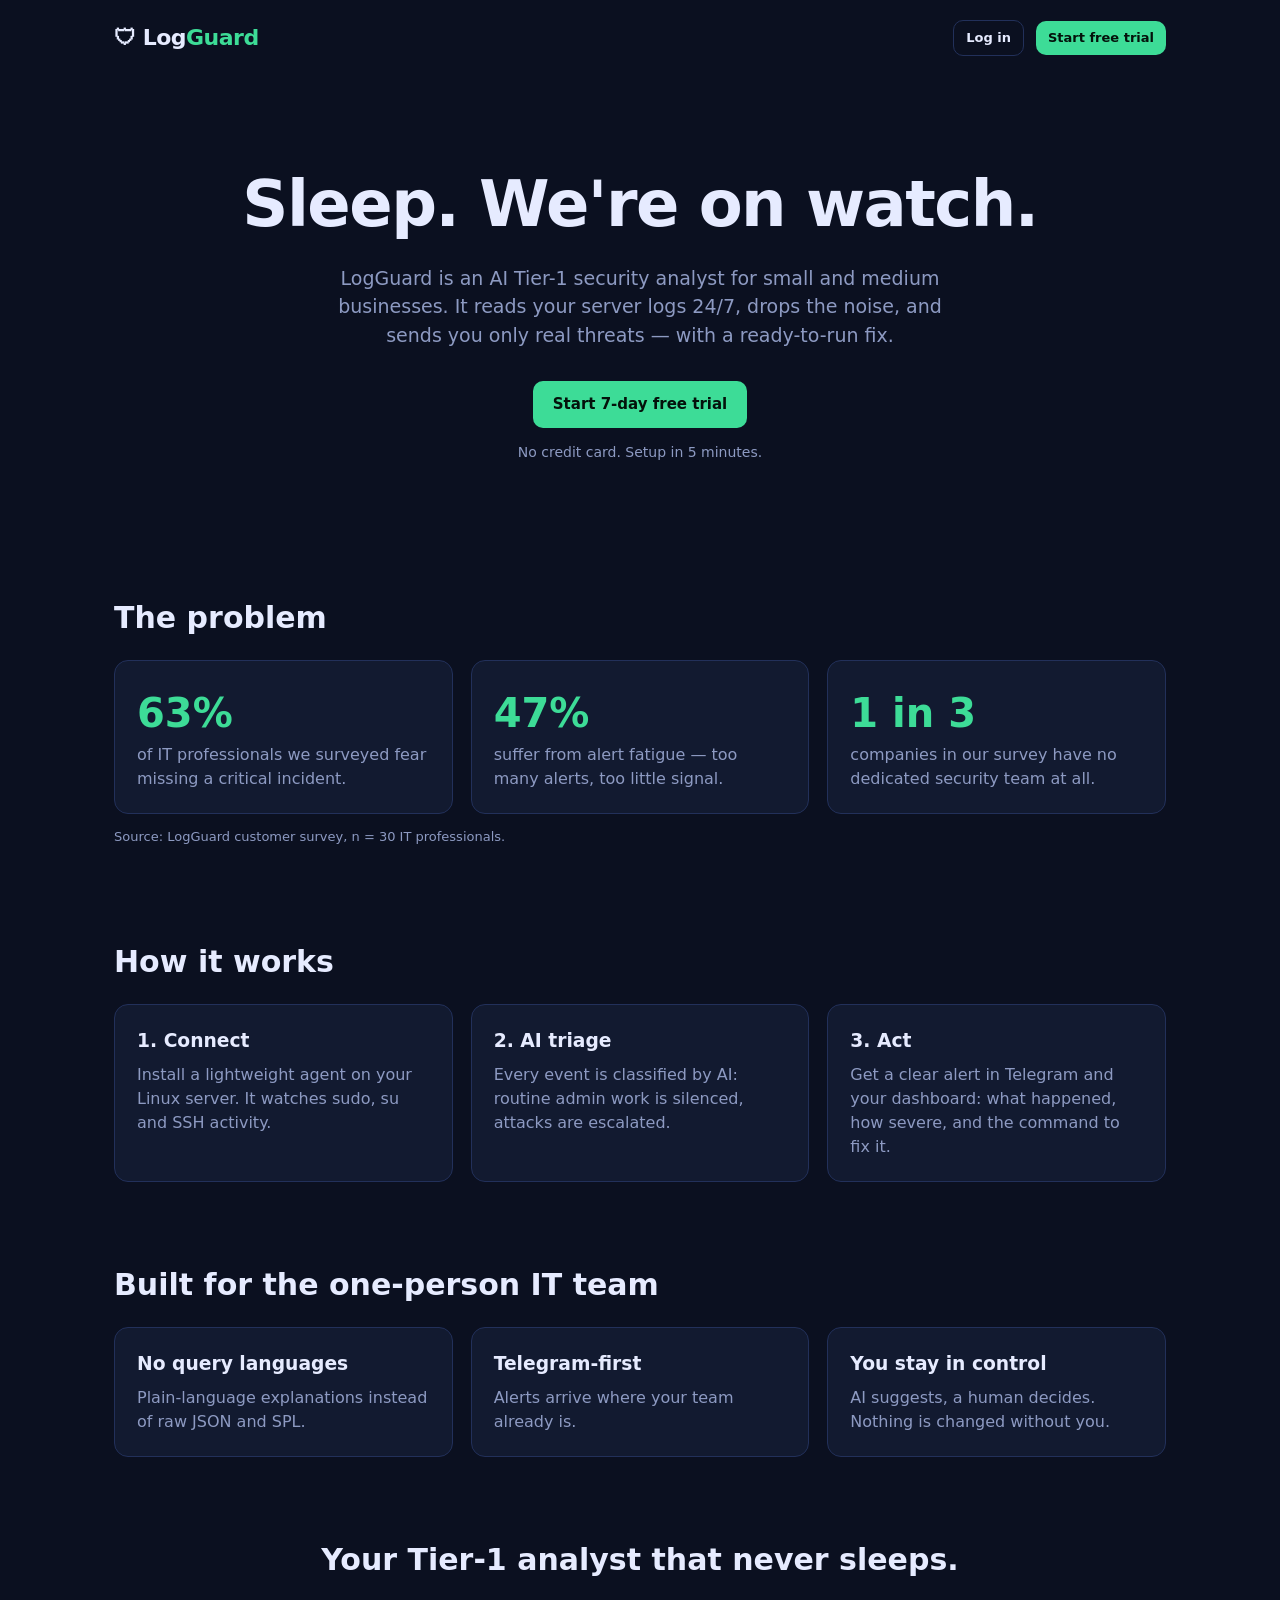
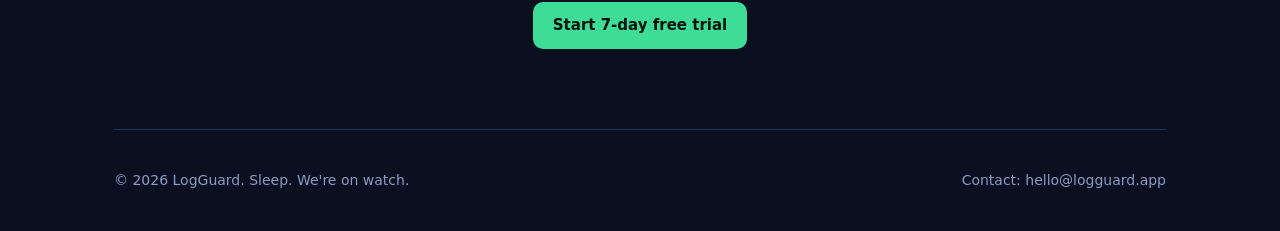
==== index.html @ e47257a2 "LogGuard website MVP" ====
<!doctype html>
<html lang="en"><head><meta charset="utf-8"><meta name="viewport" content="width=device-width,initial-scale=1">
<title>LogGuard — Sleep. We're on watch.</title>
<meta name="description" content="AI Tier-1 security analyst for small and medium businesses. Clear alerts with fix steps in Telegram.">
<link rel="stylesheet" href="style.css"></head>
<body>
<div class="wrap">
  <nav><a class="logo" href="/">🛡 Log<span>Guard</span></a>
    <div class="row"><a class="btn ghost small" href="login.html">Log in</a><a class="btn small" href="login.html?mode=signup">Start free trial</a></div></nav>

  <header class="hero">
    <h1>Sleep. We're on watch.</h1>
    <p>LogGuard is an AI Tier-1 security analyst for small and medium businesses. It reads your server logs 24/7, drops the noise, and sends you only real threats — with a ready-to-run fix.</p>
    <a class="btn" href="login.html?mode=signup">Start 7-day free trial</a>
    <p class="muted" style="font-size:14px;margin-top:14px">No credit card. Setup in 5 minutes.</p>
  </header>

  <section>
    <h2>The problem</h2>
    <div class="grid">
      <div class="card"><div class="stat">63%</div><p>of IT professionals we surveyed fear missing a critical incident.</p></div>
      <div class="card"><div class="stat">47%</div><p>suffer from alert fatigue — too many alerts, too little signal.</p></div>
      <div class="card"><div class="stat">1 in 3</div><p>companies in our survey have no dedicated security team at all.</p></div>
    </div>
    <p class="muted" style="font-size:13px">Source: LogGuard customer survey, n = 30 IT professionals.</p>
  </section>

  <section>
    <h2>How it works</h2>
    <div class="grid">
      <div class="card"><h3>1. Connect</h3><p>Install a lightweight agent on your Linux server. It watches sudo, su and SSH activity.</p></div>
      <div class="card"><h3>2. AI triage</h3><p>Every event is classified by AI: routine admin work is silenced, attacks are escalated.</p></div>
      <div class="card"><h3>3. Act</h3><p>Get a clear alert in Telegram and your dashboard: what happened, how severe, and the command to fix it.</p></div>
    </div>
  </section>

  <section>
    <h2>Built for the one-person IT team</h2>
    <div class="grid">
      <div class="card"><h3>No query languages</h3><p>Plain-language explanations instead of raw JSON and SPL.</p></div>
      <div class="card"><h3>Telegram-first</h3><p>Alerts arrive where your team already is.</p></div>
      <div class="card"><h3>You stay in control</h3><p>AI suggests, a human decides. Nothing is changed without you.</p></div>
    </div>
  </section>

  <section style="text-align:center">
    <h2>Your Tier-1 analyst that never sleeps.</h2>
    <a class="btn" href="login.html?mode=signup">Start 7-day free trial</a>
  </section>

  <footer class="row between"><span>© 2026 LogGuard. Sleep. We're on watch.</span><span>Contact: hello@logguard.app</span></footer>
</div>
</body></html>
---- style.css ----
:root{--bg:#0b1020;--panel:#121a30;--line:#22305a;--text:#e6ebff;--muted:#8d9ac2;--accent:#3ddc97;--crit:#ff4d5e;--high:#ff9a3d;--med:#ffd23d;--low:#3ddc97}
*{box-sizing:border-box}body{margin:0;font-family:Inter,system-ui,-apple-system,Segoe UI,Roboto,sans-serif;background:var(--bg);color:var(--text);line-height:1.5}
a{color:var(--accent);text-decoration:none}
.wrap{max-width:1100px;margin:0 auto;padding:0 24px}
nav{display:flex;justify-content:space-between;align-items:center;padding:20px 0}
.logo{font-weight:800;font-size:22px;letter-spacing:-.5px;color:var(--text)}.logo span{color:var(--accent)}
.btn{display:inline-block;background:var(--accent);color:#04120b;border:0;border-radius:10px;padding:12px 20px;font-weight:700;cursor:pointer;font-size:15px}
.btn.ghost{background:transparent;color:var(--text);border:1px solid var(--line)}
.btn.small{padding:7px 12px;font-size:13px}
.hero{padding:80px 0 60px;text-align:center}
.hero h1{font-size:clamp(36px,6vw,64px);margin:0 0 12px;letter-spacing:-1.5px}
.hero p{color:var(--muted);font-size:19px;max-width:640px;margin:0 auto 32px}
.grid{display:grid;grid-template-columns:repeat(auto-fit,minmax(240px,1fr));gap:18px}
.card{background:var(--panel);border:1px solid var(--line);border-radius:14px;padding:22px}
.card h3{margin:0 0 8px}.card p{margin:0;color:var(--muted)}
section{padding:40px 0}section h2{font-size:30px;margin:0 0 20px}
.stat{font-size:40px;font-weight:800;color:var(--accent)}
footer{color:var(--muted);padding:40px 0;border-top:1px solid var(--line);margin-top:40px;font-size:14px}
.form{max-width:400px;margin:60px auto}.form input{width:100%;padding:12px;margin:6px 0 14px;border-radius:10px;border:1px solid var(--line);background:#0e1528;color:var(--text);font-size:15px}
.err{color:var(--crit);min-height:22px}.muted{color:var(--muted)}
.sev{font-weight:700;font-size:12px;padding:3px 8px;border-radius:6px;color:#000}
.CRITICAL{background:var(--crit)}.HIGH{background:var(--high)}.MEDIUM{background:var(--med)}.LOW{background:var(--low)}
.alert{border-left:4px solid var(--line)}.alert.c-CRITICAL{border-left-color:var(--crit)}.alert.c-HIGH{border-left-color:var(--high)}.alert.c-MEDIUM{border-left-color:var(--med)}
code,pre{font-family:ui-monospace,Menlo,Consolas,monospace;background:#0e1528;border:1px solid var(--line);border-radius:8px}
code{padding:2px 6px}pre{padding:12px;overflow:auto;white-space:pre-wrap;word-break:break-all;font-size:13px}
.row{display:flex;gap:12px;align-items:center;flex-wrap:wrap}.between{justify-content:space-between}
.stack>*+*{margin-top:14px}.resolved{opacity:.5}
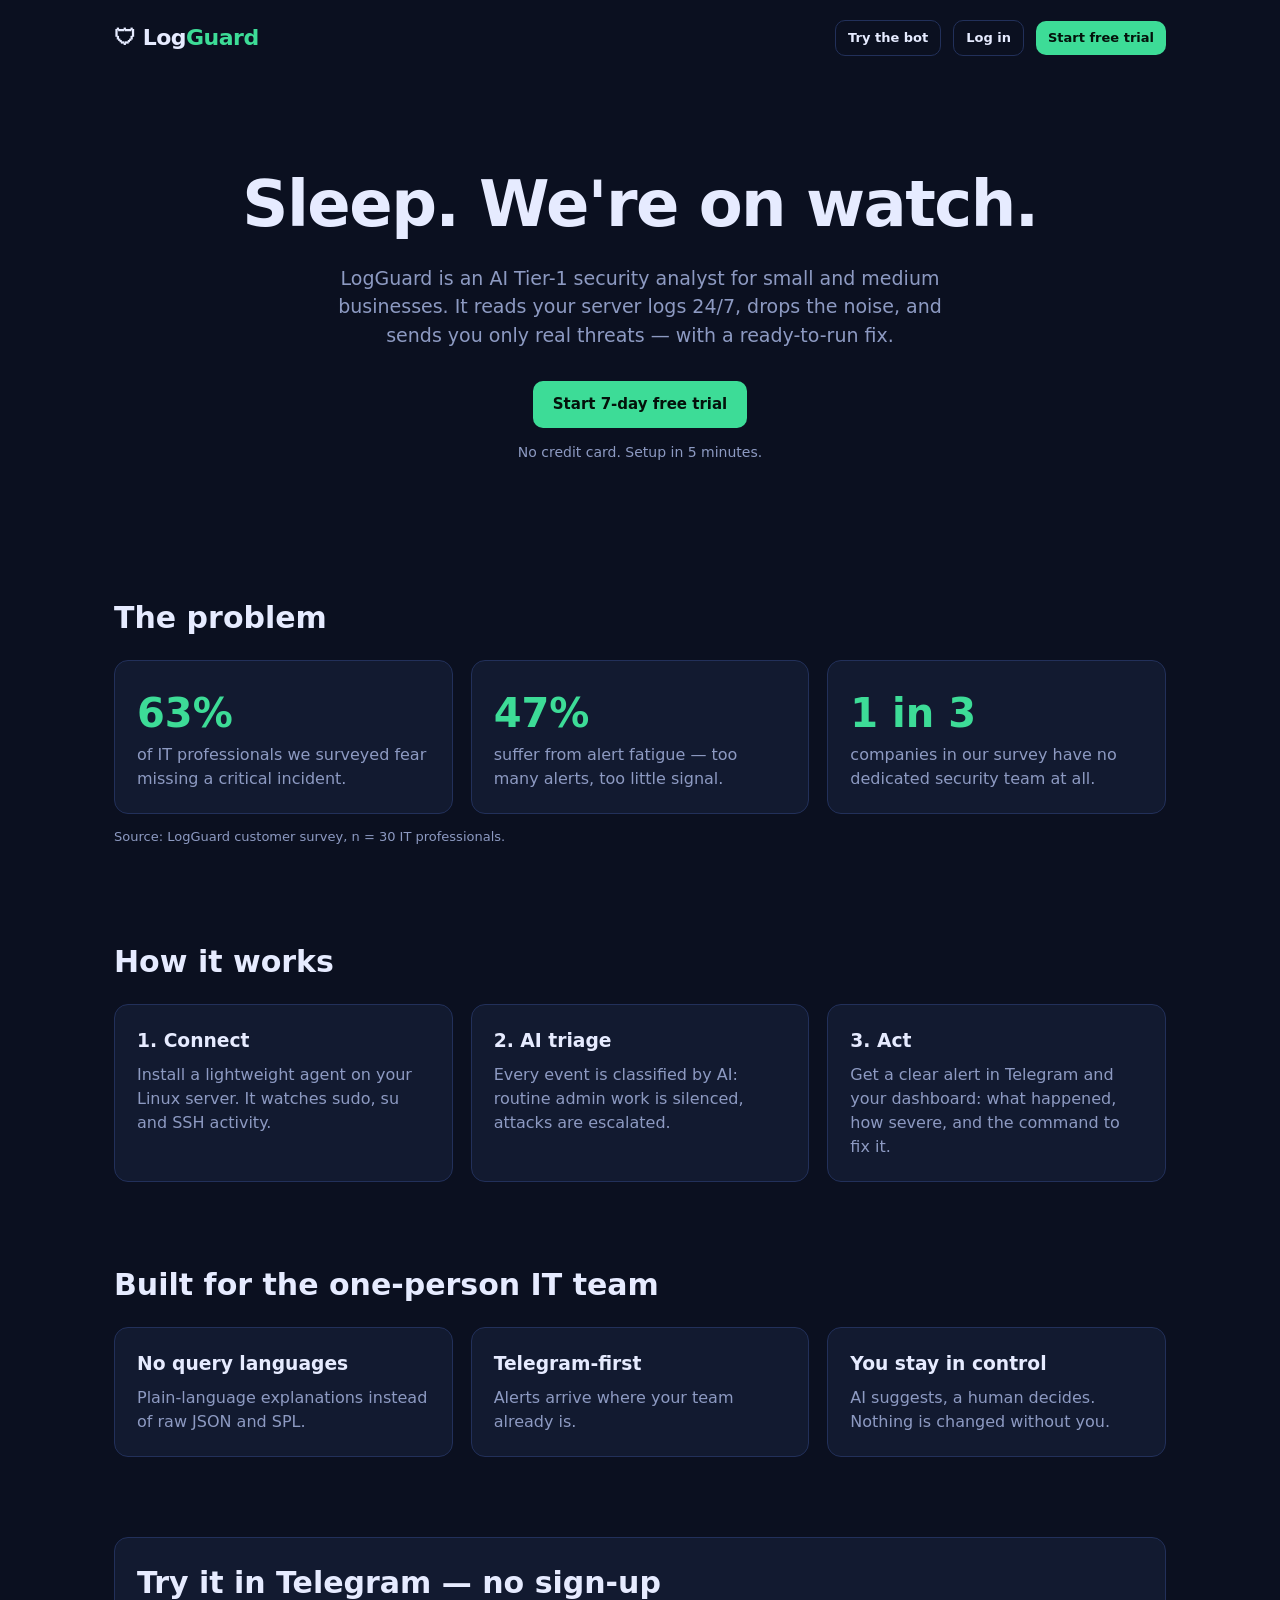
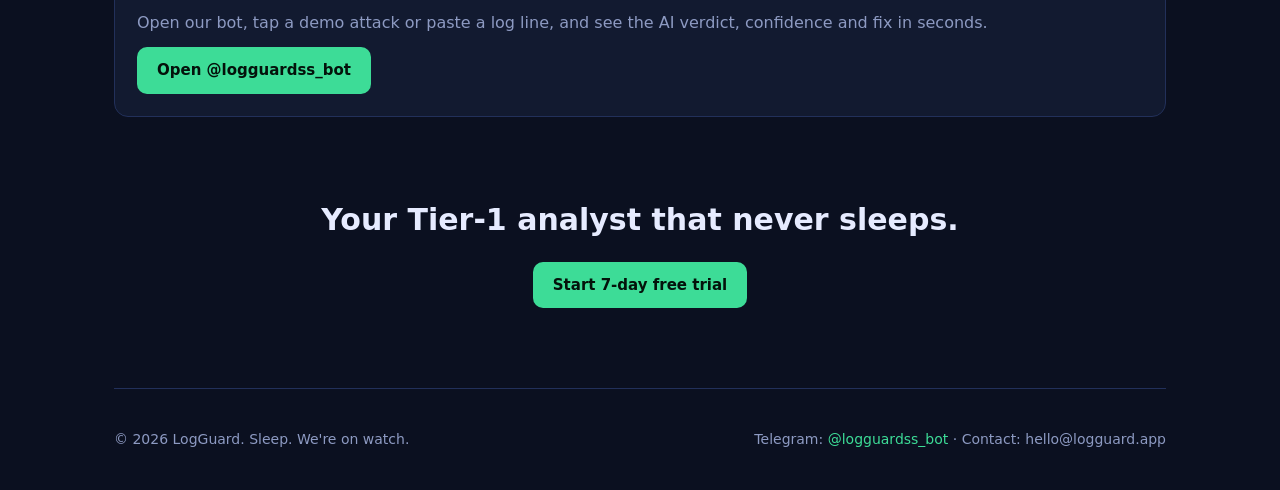
==== commit 1bc2e2cd: "Bot link on site, bot description, Ollama check" ====
--- a/index.html
+++ b/index.html
@@ -6,7 +6,7 @@
 <body>
 <div class="wrap">
   <nav><a class="logo" href="/">🛡 Log<span>Guard</span></a>
-    <div class="row"><a class="btn ghost small" href="login.html">Log in</a><a class="btn small" href="login.html?mode=signup">Start free trial</a></div></nav>
+    <div class="row"><a class="btn ghost small" href="https://t.me/logguardss_bot" target="_blank">Try the bot</a><a class="btn ghost small" href="login.html">Log in</a><a class="btn small" href="login.html?mode=signup">Start free trial</a></div></nav>
 
   <header class="hero">
     <h1>Sleep. We're on watch.</h1>
@@ -43,11 +43,19 @@
     </div>
   </section>
 
+  <section>
+    <div class="card row between">
+      <div><h2 style="margin:0 0 6px">Try it in Telegram — no sign-up</h2>
+        <p class="muted" style="margin:0">Open our bot, tap a demo attack or paste a log line, and see the AI verdict, confidence and fix in seconds.</p></div>
+      <a class="btn" href="https://t.me/logguardss_bot" target="_blank">Open @logguardss_bot</a>
+    </div>
+  </section>
+
   <section style="text-align:center">
     <h2>Your Tier-1 analyst that never sleeps.</h2>
     <a class="btn" href="login.html?mode=signup">Start 7-day free trial</a>
   </section>
 
-  <footer class="row between"><span>© 2026 LogGuard. Sleep. We're on watch.</span><span>Contact: hello@logguard.app</span></footer>
+  <footer class="row between"><span>© 2026 LogGuard. Sleep. We're on watch.</span><span>Telegram: <a href="https://t.me/logguardss_bot" target="_blank">@logguardss_bot</a> · Contact: hello@logguard.app</span></footer>
 </div>
 </body></html>
